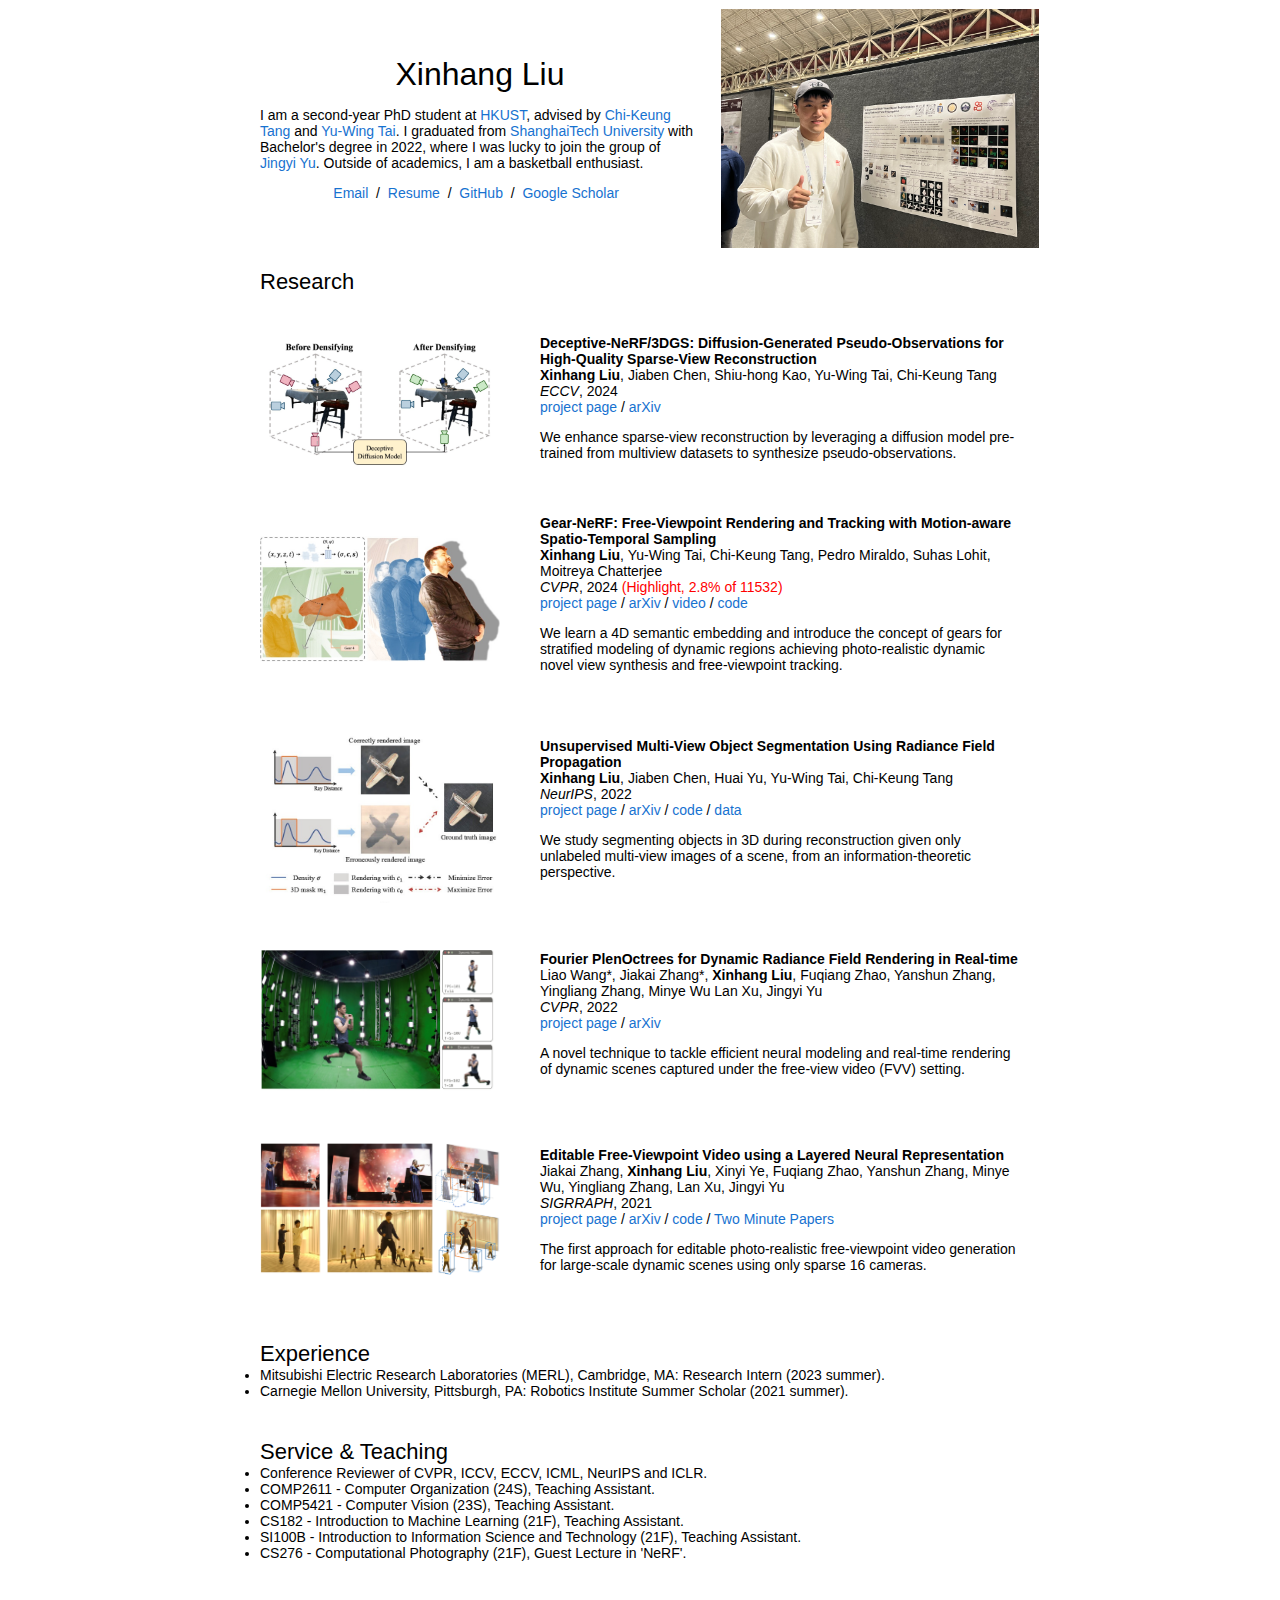
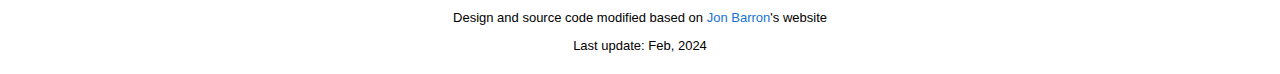
==== index.html @ 6f1b1e81 "code" ====
<!DOCTYPE html>
<html lang="en"><head><meta http-equiv="Content-Type" content="text/html; charset=UTF-8">
  <title>Xinhang Liu</title>

  <link rel="icon" type="image/png" href="img/icon.png">

  <meta name="author" content="Xinhang Liu">
  <meta name="viewport" content="width=device-width, initial-scale=1">

  <link rel="stylesheet" type="text/css" href="./index_files/style.css">
  <link rel="canonical" href="http://xinhangliu.com/">
  <link href="./index_files/css" rel="stylesheet" type="text/css">





<body data-new-gr-c-s-check-loaded="14.1080.0" data-gr-ext-installed="">
  <table style="width:100%;max-width:800px;border:0px;border-spacing:0px;border-collapse:separate;margin-right:auto;margin-left:auto;">
    <tbody><tr style="padding:0px">
      <td style="padding:0px">
        <table style="width:100%;border:0px;border-spacing:0px;border-collapse:separate;margin-right:auto;margin-left:auto;">
          <tbody><tr style="padding:0px">
            <td style="padding:2.5%;width:60%;vertical-align:middle">
              <h1>
                Xinhang Liu
              </h1>
              <p>I am a second-year PhD student at <a target="_blank" href='https://www.ust.hk/'>HKUST</a>, advised by 
                <a target="_blank" href="https://scholar.google.com/citations?user=EWfpM74AAAAJ&hl=zh-CN">Chi-Keung Tang</a> 
                and <a target="_blank" href="https://scholar.google.com/citations?user=nFhLmFkAAAAJ&hl=en">Yu-Wing Tai</a>. 
                I graduated from <a target="_blank" href="https://www.shanghaitech.edu.cn/eng/">ShanghaiTech University</a> with Bachelor's degree in 2022, 
                where I was lucky to join the group of <a target="_blank" href="http://www.yu-jingyi.com/">Jingyi Yu</a>. 
                Outside of academics, I am a basketball enthusiast.
              </p>


              <p style="text-align:center">
                <a href="xliufe at connect.ust.hk"> Email</a> &nbsp;/&nbsp;
                <a href="./Xinhang_Liu_CV_2024.pdf">Resume</a> &nbsp;/&nbsp;
                <a href="https://github.com/DarlingHang">GitHub</a> &nbsp;/&nbsp;
                <a href="https://scholar.google.com.hk/citations?user=E2fTMsMAAAAJ">Google Scholar</a> &nbsp;
                <!-- <a href="https://www.linkedin.com/in/xinhang-l-a36913205/"> LinkedIn </a> -->
              </p>
            </td>
            <td style="display: flex; flex-direction: column; align-items: center; justify-content: center;" onmouseout="real_photo_stop()" onmouseover="real_photo_start()">
                <img id="photo" style="width:100%;max-width:100%;" alt="profile photo" src="./index_files/selfie.jpg">
            </td>
          </tr>
        </tbody></table>

        <table style="width:100%;border:0px;border-spacing:0px;border-collapse:separate;margin-right:auto;margin-left:auto;">
          <tbody><tr>
            <td style="padding:2.5%;width:100%;vertical-align:middle">
              <h2>Research</h2>
              <!-- <p>
                I am currently focusing on utilizing neural scene representations to understand, reconstruct, render and edit real world.
              </p> -->

            </td>
          </tr>
        </tbody></table>
        <table style="width:100%;border:0px;border-spacing:0px;border-collapse:separate;margin-right:auto;margin-left:auto;">

          
          
          
          <tbody>

            <tr>
              <td style="padding:2.5%;width:35%;vertical-align:middle;min-width:120px">
                <img src="./img/decepive.jpg" alt="project image" style="width:auto; height:auto; max-width:100%;">
              </td>
              <td style="padding:2.5%;width:65%;vertical-align:middle">
                <h3>Deceptive-NeRF/3DGS: Diffusion-Generated Pseudo-Observations for High-Quality Sparse-View Reconstruction</h3>
                <br>
                <strong>Xinhang Liu</strong>, Jiaben Chen, Shiu-hong Kao, Yu-Wing Tai, Chi-Keung Tang
                <br>
                <em>ECCV</em>, 2024
                <br>
  
  
                <a href="https://xinhangliu.com/deceptive-nerf-3dgs">project page</a> /
                  <a href="https://arxiv.org/abs/2305.15171">arXiv</a> 
                  <p></p>
                  We enhance sparse-view reconstruction by leveraging a diffusion model pre-trained from multiview datasets to 
                  synthesize pseudo-observations. 
                <p></p>
                
  
              </td>
            </tr>

            <tr>
              <td style="padding:2.5%;width:35%;vertical-align:middle;min-width:120px">
                <img src="./index_files/gearnerf.jpg" alt="project image" style="width:auto; height:auto; max-width:100%;">
              </td>
              <td style="padding:2.5%;width:65%;vertical-align:middle">
                <h3>Gear-NeRF: Free-Viewpoint Rendering and Tracking with Motion-aware Spatio-Temporal Sampling</h3>
                <br>
                <strong>Xinhang Liu</strong>, Yu-Wing Tai, Chi-Keung Tang, Pedro Miraldo, Suhas Lohit, Moitreya Chatterjee
                <br>
                <em>CVPR</em>, 2024 <font color="red">(Highlight, 2.8% of 11532)</font>
                <br>
  
  
                <a href="https://merl.com/research/highlights/gear-nerf">project page</a> /
                  <a href="https://arxiv.org/abs/2406.03723">arXiv</a> /
                <a href="https://www.youtube.com/watch?v=V4ZtInfEX94">video</a> /
                <a href="https://github.com/merlresearch/Gear-NeRF">code</a> 
                  <p></p>
                  We learn a 4D semantic embedding and introduce the concept of gears for stratified modeling of dynamic 
                  regions achieving photo-realistic dynamic novel view synthesis and free-viewpoint tracking.
                <p></p>
                
  
              </td>
            </tr>
          

            <tr>
              <td style="padding:2.5%;width:35%;vertical-align:middle;min-width:120px">
                <img src="./index_files/rfp.jpg" alt="project image" style="width:auto; height:auto; max-width:100%;">
              </td>
              <td style="padding:2.5%;width:65%;vertical-align:middle">
                <h3>Unsupervised Multi-View Object Segmentation Using Radiance Field Propagation</h3>
                <br>
                <strong>Xinhang Liu</strong>, Jiaben Chen, Huai Yu, Yu-Wing Tai, Chi-Keung Tang
  
                <br>
                <em>NeurIPS</em>, 2022
                <br>
  
  
                <a href="https://xinhangliu.com/nerf_seg">project page</a> /
                  <a href="https://arxiv.org/abs/2210.00489">arXiv</a> /
                <a href="https://github.com/DarlingHang/radiance_field_propagation">code</a> /
                 <a href="https://drive.google.com/file/d/1gEqfFXhJm-RdDjzOBGby4kxyo7iPRtoe/view?usp=sharing">data</a> 
                  <p></p>
                  We study segmenting objects in 3D during reconstruction given only unlabeled multi-view images of a scene, from an information-theoretic perspective.
                
                <p></p>
                
  
              </td>
            </tr>
          
          
          
          <tr>
            <td style="padding:2.5%;width:35%;vertical-align:middle;min-width:120px">
              <img src="./index_files/fpo.jpg" alt="project image" style="width:auto; height:auto; max-width:100%;">
            </td>
            <td style="padding:2.5%;width:65%;vertical-align:middle">
              <h3>Fourier PlenOctrees for Dynamic Radiance Field Rendering in Real-time</h3>
              <br>
              Liao Wang*, Jiakai Zhang*, <strong>Xinhang Liu</strong>, Fuqiang Zhao, Yanshun Zhang, Yingliang Zhang, Minye Wu Lan Xu, Jingyi Yu

              <br>
              <em>CVPR</em>, 2022
              <br>


              <a href="https://aoliao12138.github.io/FPO/">project page</a> /
                <a href="https://arxiv.org/abs/2202.08614">arXiv</a> 
                <p></p>
                A novel technique to tackle efficient neural modeling and real-time rendering of dynamic scenes captured under the free-view video (FVV) setting.
              
              <p></p>
              

            </td>
          </tr>
          
          <tr>
            <td style="padding:2.5%;width:35%;vertical-align:middle;min-width:120px">
              <img src="./index_files/st-nerf.png" alt="project image" style="width:auto; height:auto; max-width:100%;">
            </td>
            <td style="padding:2.5%;width:65%;vertical-align:middle">
              <h3>Editable Free-Viewpoint Video using a Layered Neural Representation</h3>
              <br>
              Jiakai Zhang, <strong>Xinhang Liu</strong>, Xinyi Ye, Fuqiang Zhao, Yanshun Zhang, Minye Wu, Yingliang Zhang, Lan Xu, Jingyi Yu

              <br>
              <em>SIGRRAPH</em>, 2021
              <br>
              

              <a href="https://jiakai-zhang.github.io/st-nerf/">project page</a> /
                    <a href="https://arxiv.org/abs/2104.14786">arXiv</a> /
                    <a href="https://github.com/DarlingHang/st-nerf">code</a> /
                    <a href="https://www.youtube.com/watch?v=UrB-tqA8oeg&t=2s">Two Minute Papers</a>
              
              <p></p>
              The first approach for editable photo-realistic free-viewpoint video generation for large-scale dynamic scenes using only sparse 16 cameras.

            </td>
          </tr>
          
          
          
          
          
          
          
          
        
          
          
          
          
          
          
          
         
          
          
          
          
          
          
          
          
          
          
          
          
          
          
          
          
         
          
          
          
          

          

          
          
          
        </tbody></table>
        <br>


        <table style="width:100%;border:0px;border-spacing:0px;border-collapse:separate;margin-right:auto;margin-left:auto;">
          <tbody><tr>
            <td style="padding:2.5%;width:100%;vertical-align:middle">
              <h2>Experience</h2>
              <li>Mitsubishi Electric Research Laboratories (MERL), Cambridge, MA: Research Intern (2023 summer).</li>
              <li>Carnegie Mellon University, Pittsburgh, PA: Robotics Institute Summer Scholar (2021 summer).</li>
            </td>
          </tr>
        </tbody></table>

        <table style="width:100%;border:0px;border-spacing:0px;border-collapse:separate;margin-right:auto;margin-left:auto;">
          <tbody><tr>
            <td style="padding:2.5%;width:100%;vertical-align:middle">
              <h2>Service & Teaching</h2>
              <li>Conference Reviewer of CVPR, ICCV, ECCV, ICML, NeurIPS and ICLR.</li>
              <li>COMP2611 - Computer Organization (24S), Teaching Assistant.
              </li>
              <li>COMP5421 - Computer Vision (23S), Teaching Assistant.
              </li>
              <li>CS182 - Introduction to Machine Learning (21F), Teaching Assistant.
              </li>
              <li>SI100B - Introduction to Information Science and Technology (21F), Teaching Assistant.
              </li>
              <li>CS276 - Computational Photography (21F), Guest Lecture in 'NeRF'.</li>

            </td>
          </tr>
        </tbody></table>

      
        <table style="width:100%;border:0px;border-spacing:0px;border-collapse:separate;margin-right:auto;margin-left:auto;">
          <tbody><tr>
            <td style="padding:0px">
              <br>
              <p style="text-align:center;font-size:small;">
                Design and source code modified based on <a style="font-size:small;" href="https://jonbarron.info/">Jon Barron</a>'s website
              </p>
              <script type="text/javascript" src="//rf.revolvermaps.com/0/0/6.js?i=59zt7y8zbf6&amp;m=0&amp;c=ff0000&amp;cr1=ffffff&amp;f=arial&amp;l=0" async="async"></script>
              <p style="text-align:center;font-size:small;">
                Last update: Feb, 2024
              </p>
            </td>
          </tr>
        </tbody></table>
      </td>
    </tr>
  </tbody></table>




<div class="jvectormap-tip"></div></body><grammarly-desktop-integration data-grammarly-shadow-root="true"></grammarly-desktop-integration></html>
---- index_files/style.css ----
a{color:#1772d0;text-decoration:none}a:focus,a:hover{color:#f09228;text-decoration:none}body,td,th,tr,p,a{font-family:'Lato', Verdana, Helvetica, sans-serif;font-size:14px;font-display:auto}strong{font-family:'Lato', Verdana, Helvetica, sans-serif;font-size:14px;font-display:auto}h2{font-family:'Lato', Verdana, Helvetica, sans-serif;font-size:22px;font-display:auto;font-weight:normal;padding:0px;margin:0px;display:inline}h3{font-family:'Lato', Verdana, Helvetica, sans-serif;font-size:14px;font-weight:700;font-display:auto;padding:0px;margin:0px;display:inline}h1{font-family:'Lato', Verdana, Helvetica, sans-serif;font-size:32px;font-weight:normal;font-display:auto;text-align:center;padding:0px;margin-block-start:14px;margin-block-end:14px;margin-left:0px;margin-right:0px}.one{width:160px;height:160px;position:relative}.two{width:160px;height:160px;position:absolute;transition:opacity .2s ease-in-out;-moz-transition:opacity .2s ease-in-out;-webkit-transition:opacity .2s ease-in-out}.fade{transition:opacity .2s ease-in-out;-moz-transition:opacity .2s ease-in-out;-webkit-transition:opacity .2s ease-in-out}span.highlight{background-color:#ffffd0}
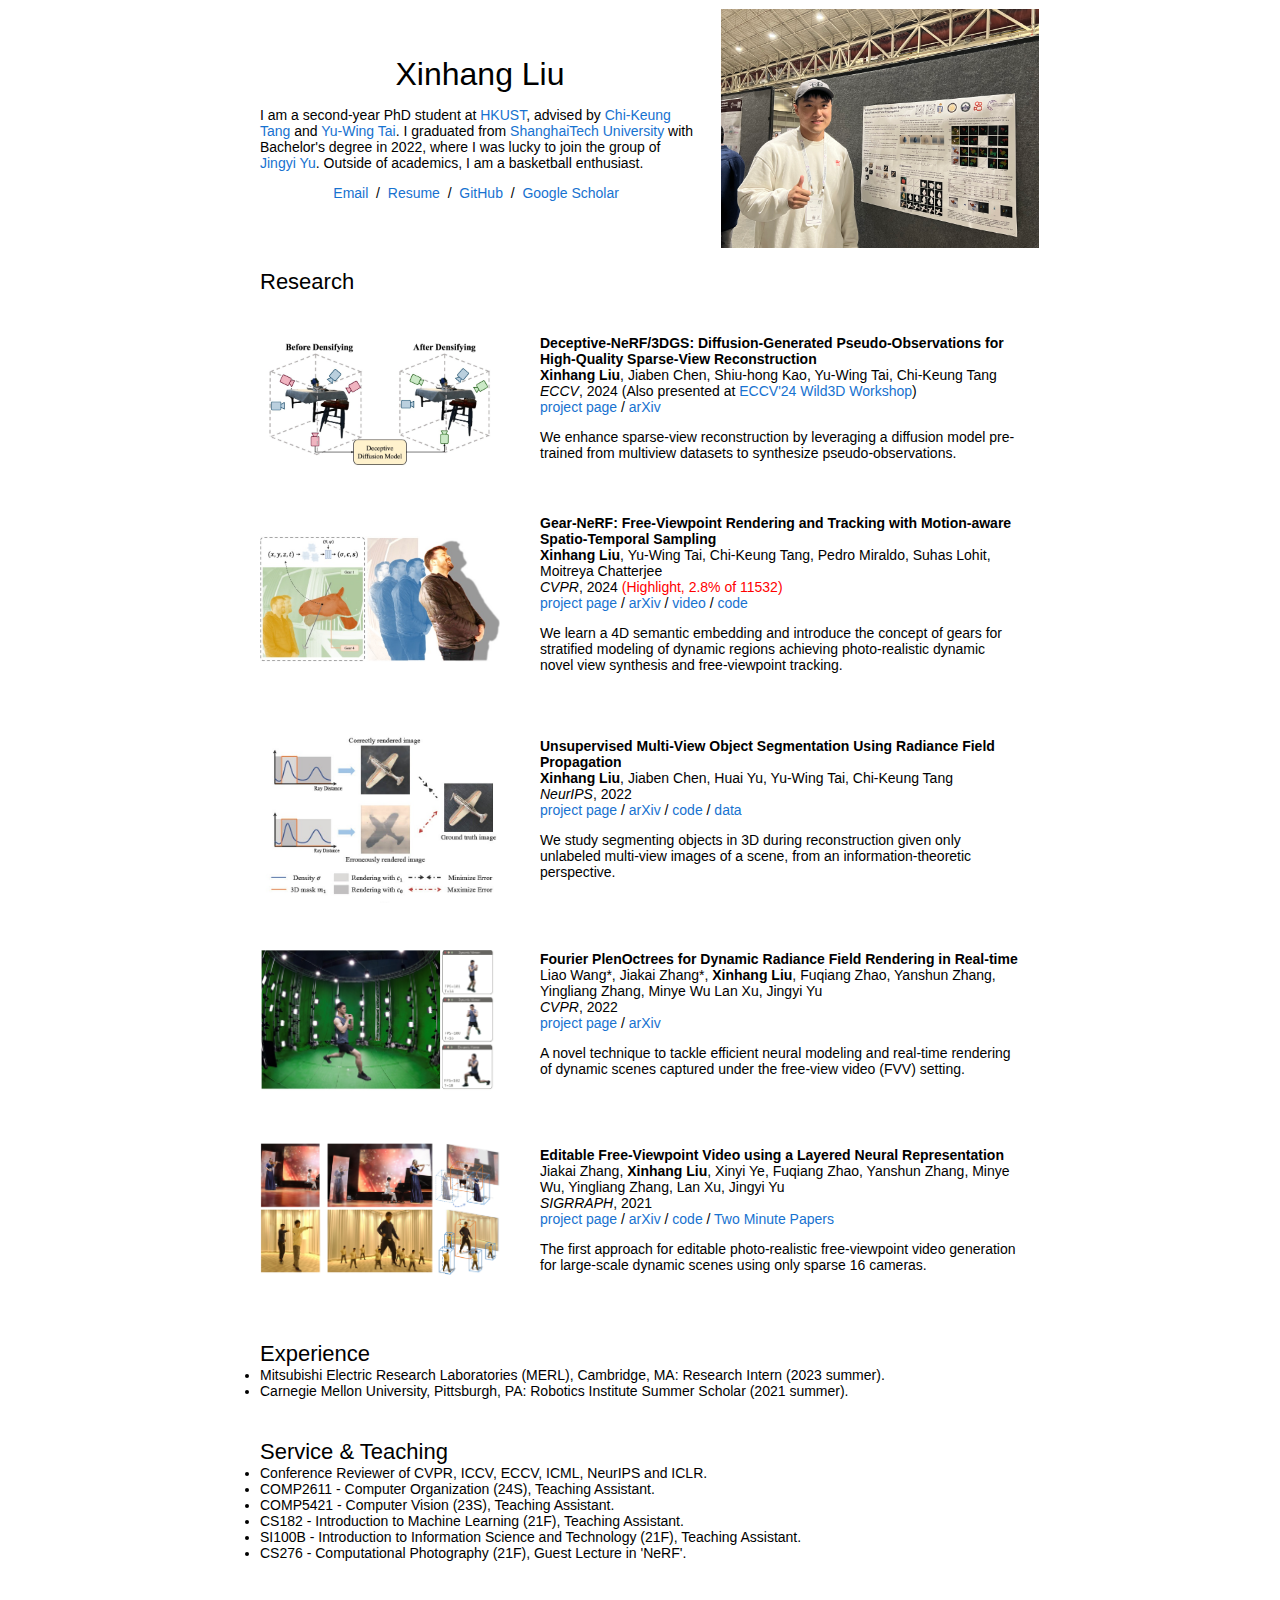
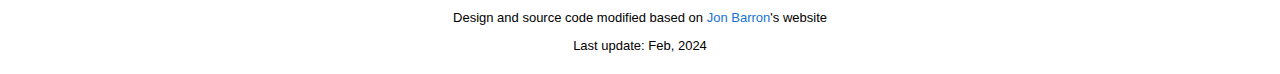
==== commit 2d362de9: "update" ====
--- a/index.html
+++ b/index.html
@@ -75,8 +75,9 @@
                 <br>
                 <strong>Xinhang Liu</strong>, Jiaben Chen, Shiu-hong Kao, Yu-Wing Tai, Chi-Keung Tang
                 <br>
-                <em>ECCV</em>, 2024
-                <br>
+                <em>ECCV</em>, 2024 (Also presented at <a href="https://3d-in-the-wild.github.io/">ECCV'24 Wild3D Workshop</a>)
+                <br>
+
   
   
                 <a href="https://xinhangliu.com/deceptive-nerf-3dgs">project page</a> /
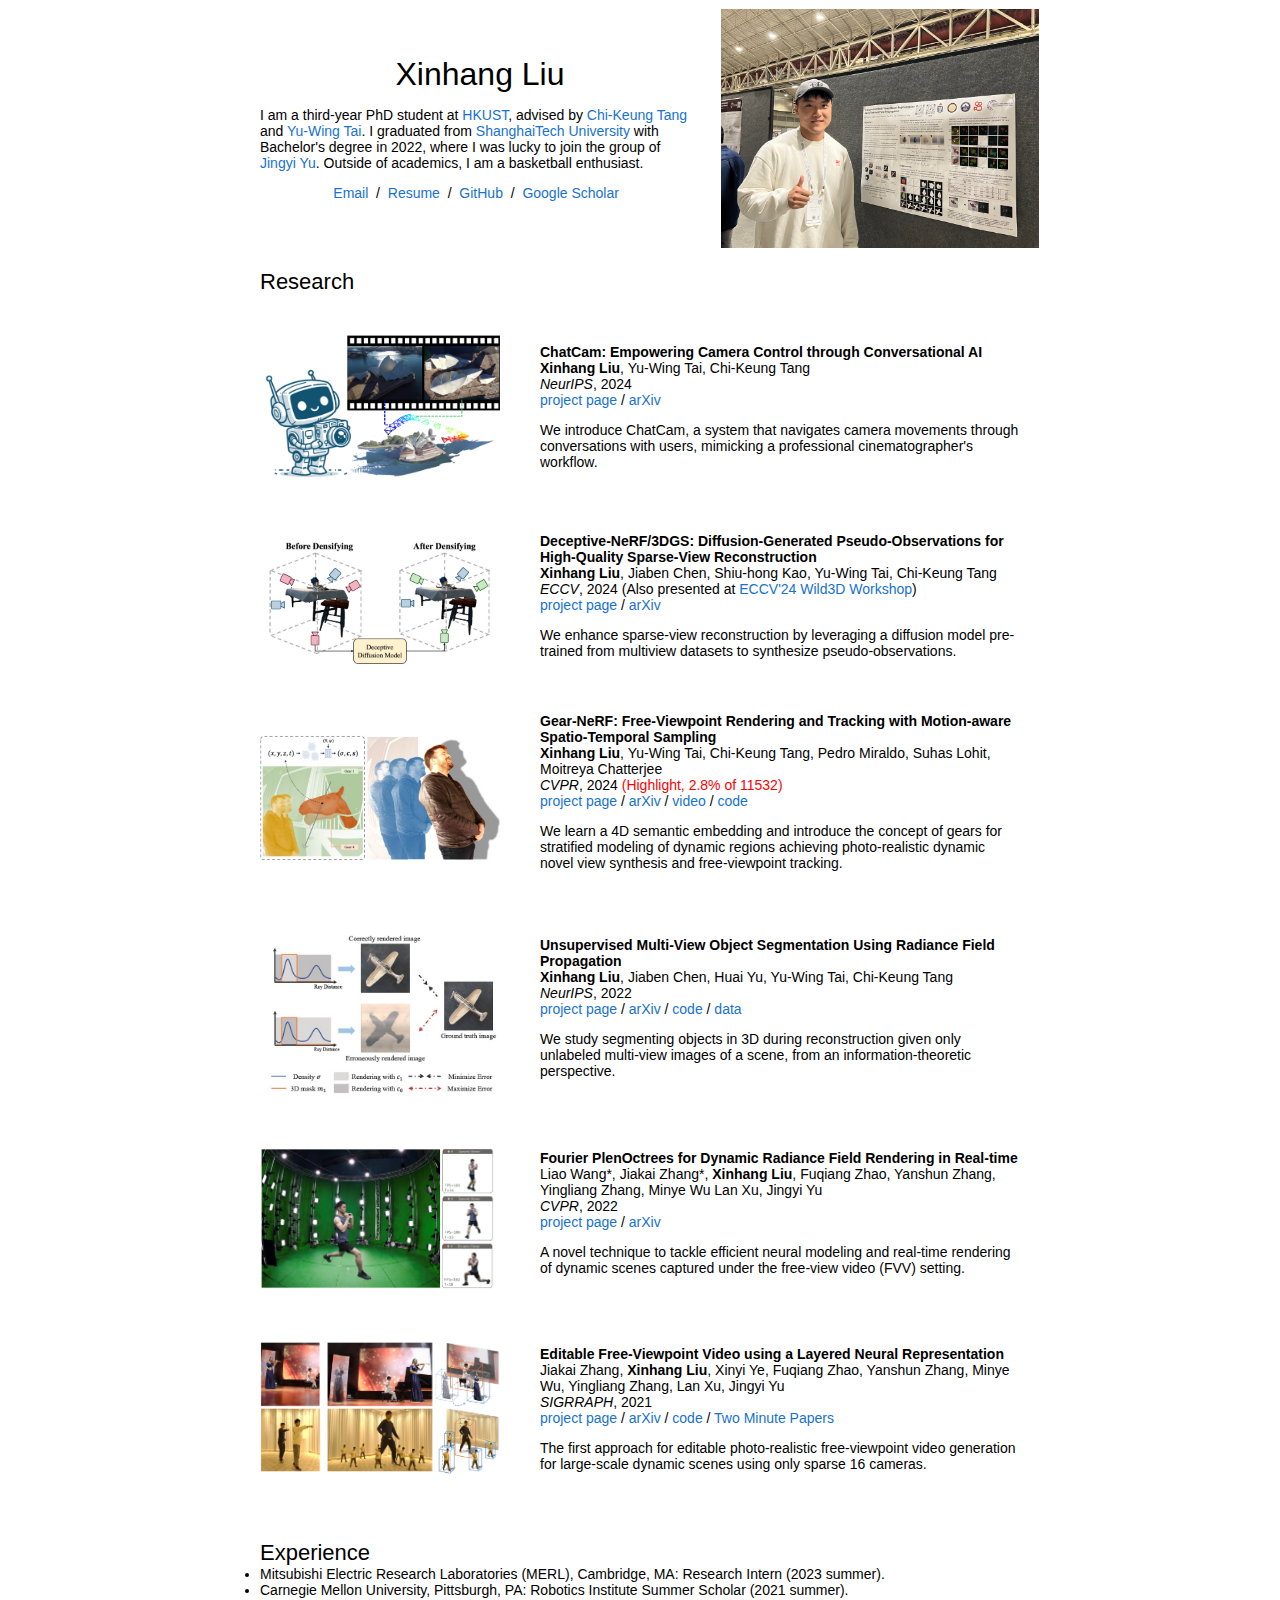
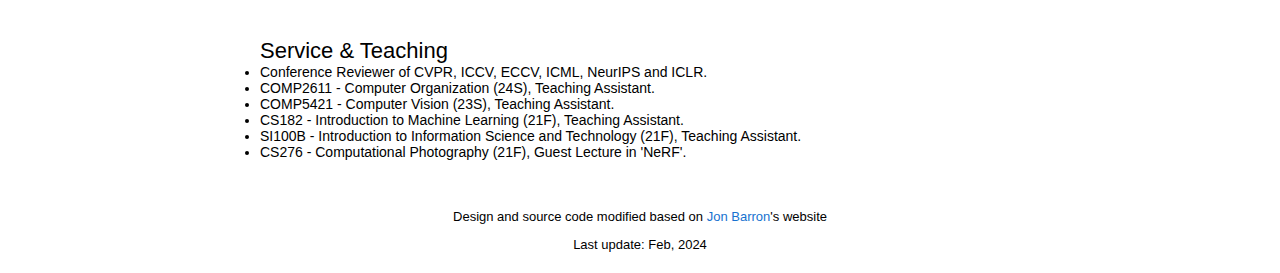
==== commit f33ce3f1: "chatcam" ====
--- a/index.html
+++ b/index.html
@@ -25,7 +25,7 @@
               <h1>
                 Xinhang Liu
               </h1>
-              <p>I am a second-year PhD student at <a target="_blank" href='https://www.ust.hk/'>HKUST</a>, advised by 
+              <p>I am a third-year PhD student at <a target="_blank" href='https://www.ust.hk/'>HKUST</a>, advised by 
                 <a target="_blank" href="https://scholar.google.com/citations?user=EWfpM74AAAAJ&hl=zh-CN">Chi-Keung Tang</a> 
                 and <a target="_blank" href="https://scholar.google.com/citations?user=nFhLmFkAAAAJ&hl=en">Yu-Wing Tai</a>. 
                 I graduated from <a target="_blank" href="https://www.shanghaitech.edu.cn/eng/">ShanghaiTech University</a> with Bachelor's degree in 2022, 
@@ -65,6 +65,30 @@
           
           
           <tbody>
+
+            <tr>
+              <td style="padding:2.5%;width:35%;vertical-align:middle;min-width:120px">
+                <img src="./img/chatcam.png" alt="project image" style="width:auto; height:auto; max-width:100%;">
+              </td>
+              <td style="padding:2.5%;width:65%;vertical-align:middle">
+                <h3>ChatCam: Empowering Camera Control through Conversational AI</h3>
+                <br>
+                <strong>Xinhang Liu</strong>, Yu-Wing Tai, Chi-Keung Tang
+                <br>
+                <em>NeurIPS</em>, 2024
+                <br>
+
+  
+  
+                <a href="https://xinhangliu.com/chatcam">project page</a> /
+                  <a href="https://arxiv.org/abs/2409.17331">arXiv</a> 
+                  <p></p>
+                  We introduce ChatCam, a system that navigates camera movements through conversations with users, mimicking a professional cinematographer's workflow.
+                <p></p>
+                
+  
+              </td>
+            </tr>
 
             <tr>
               <td style="padding:2.5%;width:35%;vertical-align:middle;min-width:120px">
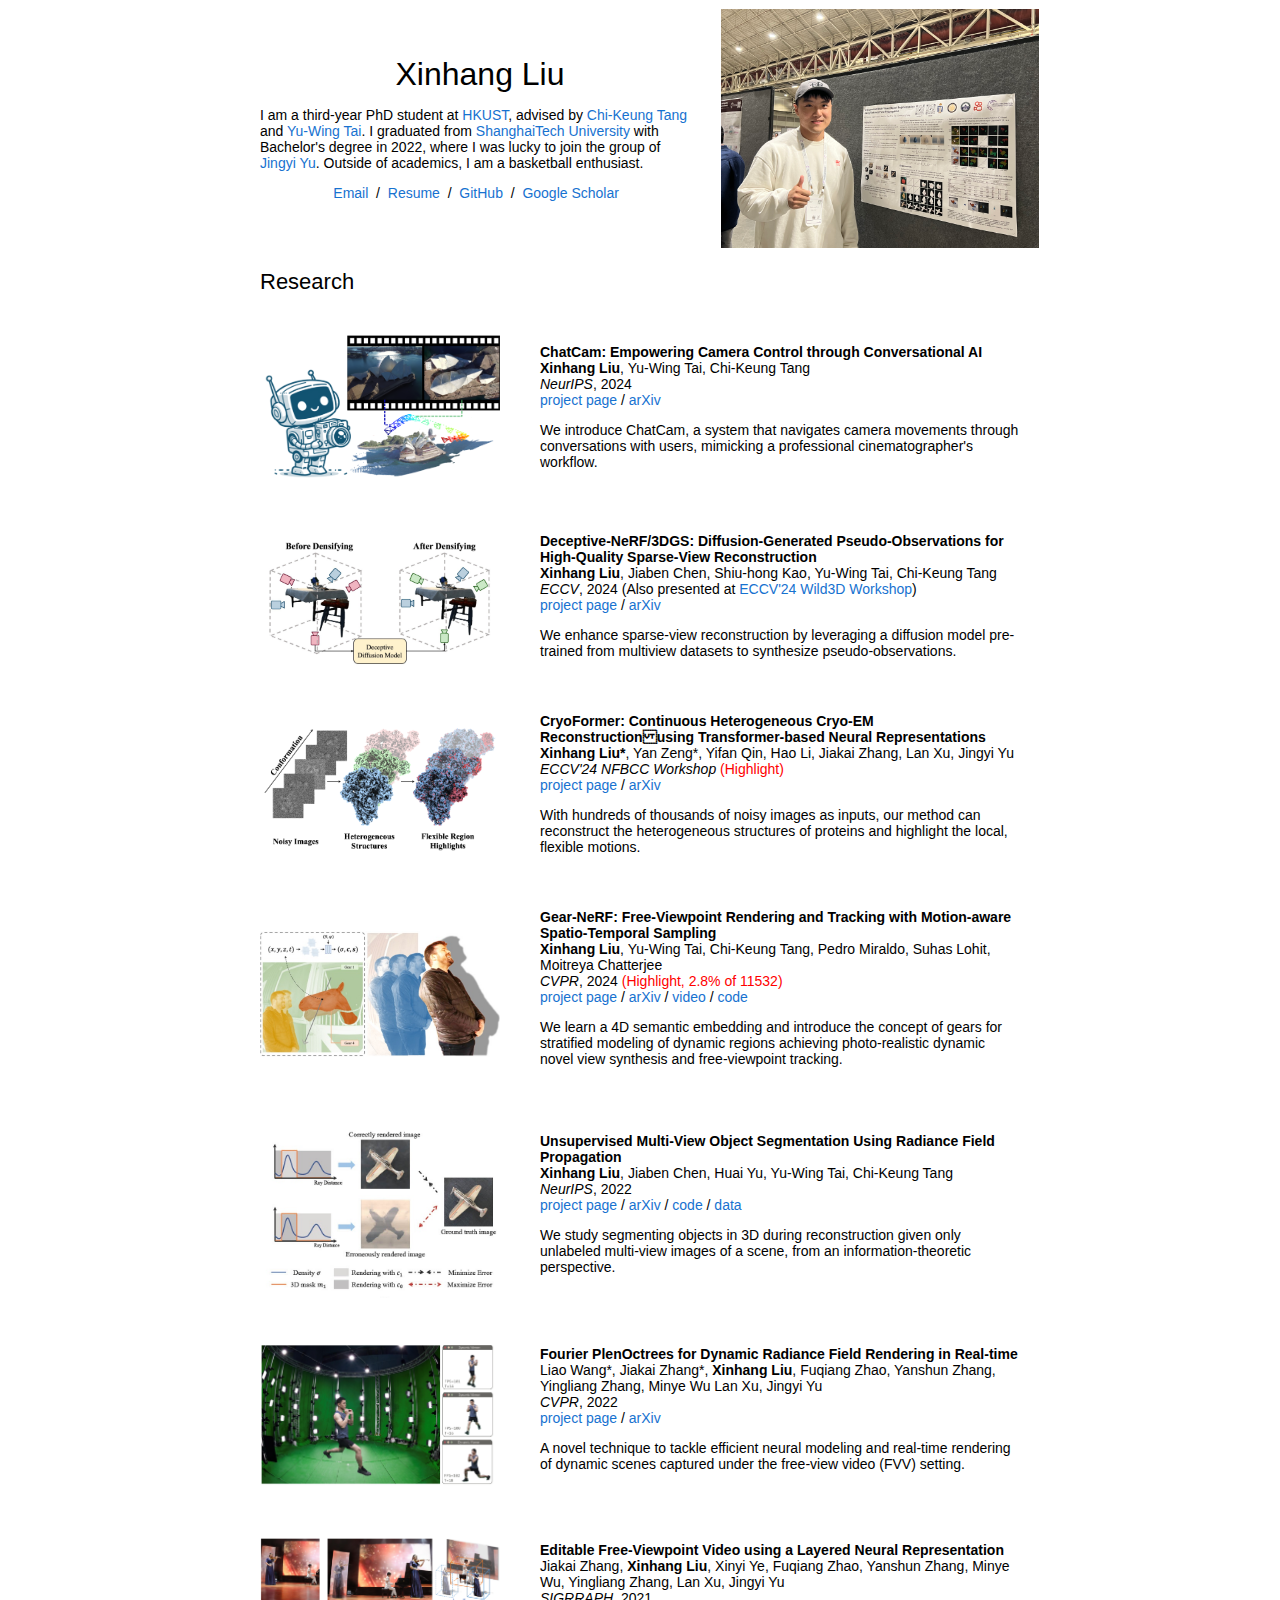
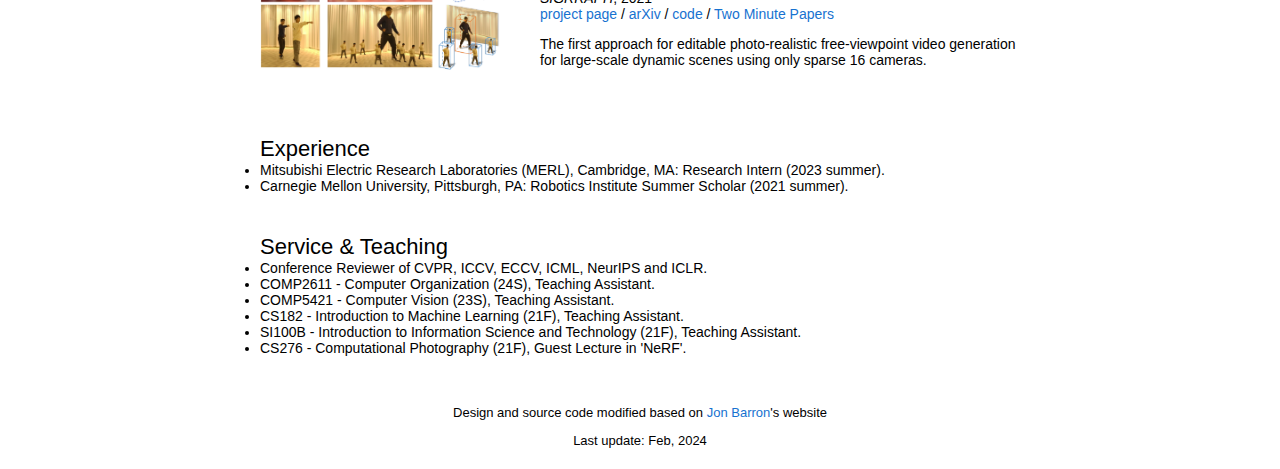
==== commit 07a50924: "update" ====
--- a/index.html
+++ b/index.html
@@ -109,6 +109,34 @@
                   <p></p>
                   We enhance sparse-view reconstruction by leveraging a diffusion model pre-trained from multiview datasets to 
                   synthesize pseudo-observations. 
+                <p></p>
+                
+  
+              </td>
+            </tr>
+
+            <tr></tr>
+              <td style="padding:2.5%;width:35%;vertical-align:middle;min-width:120px">
+                <img src="./img/cryoformer.png" alt="project image" style="width:auto; height:auto; max-width:100%;">
+              </td>
+              <td style="padding:2.5%;width:65%;vertical-align:middle">
+                <h3>CryoFormer: Continuous Heterogeneous Cryo-EM Reconstruction+using Transformer-based Neural Representations</h3>
+                <br>
+                <strong>Xinhang Liu*</strong>, Yan Zeng*, Yifan Qin, Hao Li, Jiakai Zhang, Lan Xu, Jingyi Yu
+                <br>
+                <em>ECCV'24 NFBCC Workshop</em> <font color="red">(Highlight)</font>
+                <br>
+
+  
+  
+                <a href="https://cryoformer.github.io/">project page</a> /
+                  <a href="https://arxiv.org/abs/2303.16254">arXiv</a> 
+                  <p></p>
+                  With hundreds of thousands of noisy images as inputs, 
+                  our method can reconstruct the heterogeneous 
+                  structures of proteins and highlight the local, flexible motions.
+
                 <p></p>
                 
   
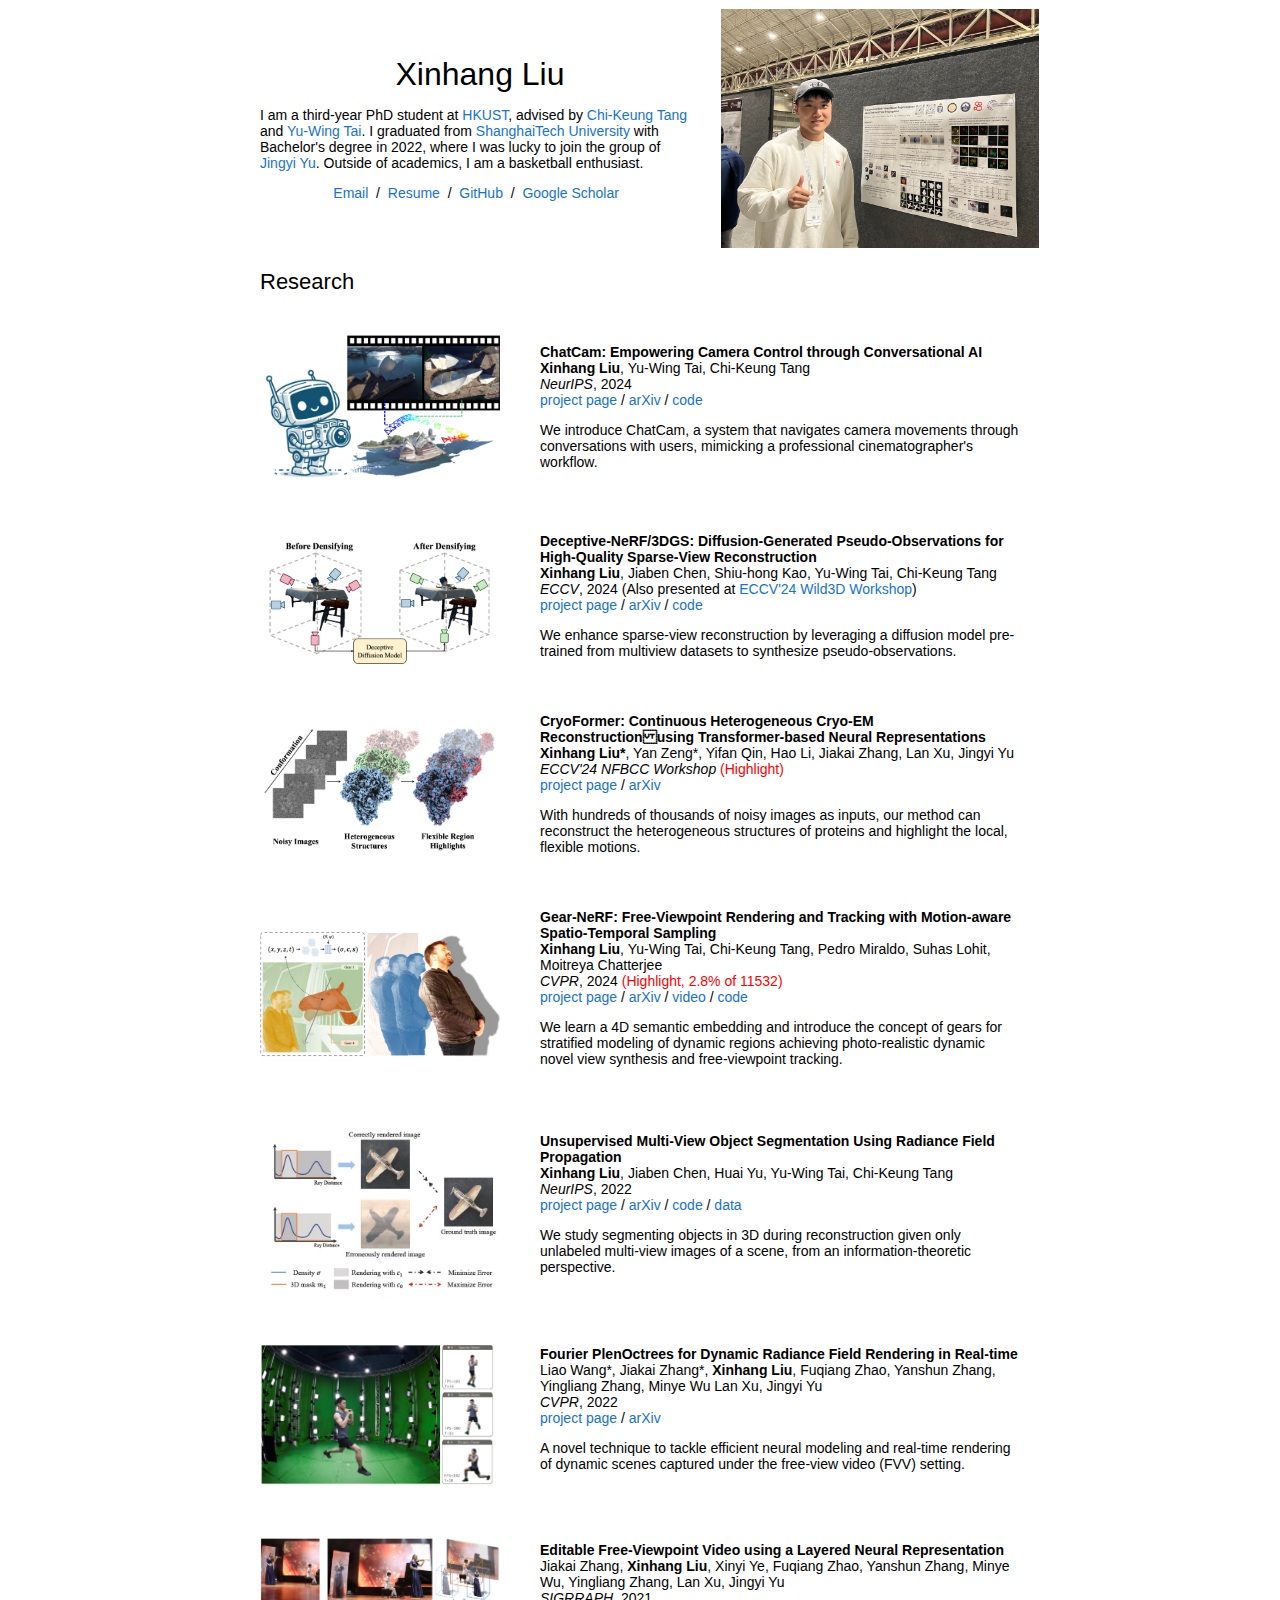
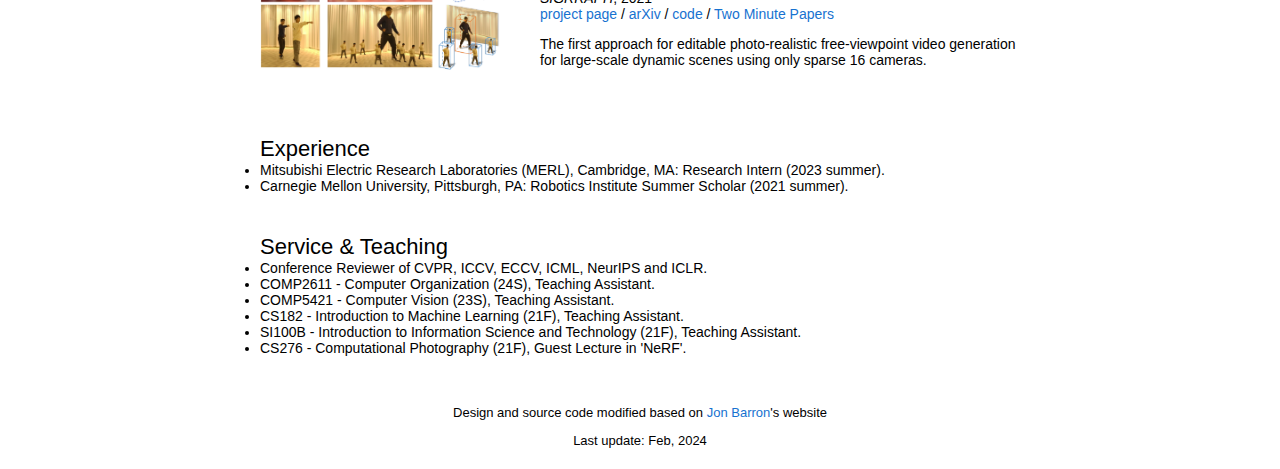
==== commit 757e9e2b: "Update index.html" ====
--- a/index.html
+++ b/index.html
@@ -81,7 +81,8 @@
   
   
                 <a href="https://xinhangliu.com/chatcam">project page</a> /
-                  <a href="https://arxiv.org/abs/2409.17331">arXiv</a> 
+                  <a href="https://arxiv.org/abs/2409.17331">arXiv</a> /
+                <a href="https://github.com/DarlingHang/ChatCam">code</a> 
                   <p></p>
                   We introduce ChatCam, a system that navigates camera movements through conversations with users, mimicking a professional cinematographer's workflow.
                 <p></p>
@@ -105,7 +106,8 @@
   
   
                 <a href="https://xinhangliu.com/deceptive-nerf-3dgs">project page</a> /
-                  <a href="https://arxiv.org/abs/2305.15171">arXiv</a> 
+                  <a href="https://arxiv.org/abs/2305.15171">arXiv</a> /
+                <a href="https://github.com/DarlingHang/deceptive-nerf">code</a> 
                   <p></p>
                   We enhance sparse-view reconstruction by leveraging a diffusion model pre-trained from multiview datasets to 
                   synthesize pseudo-observations. 
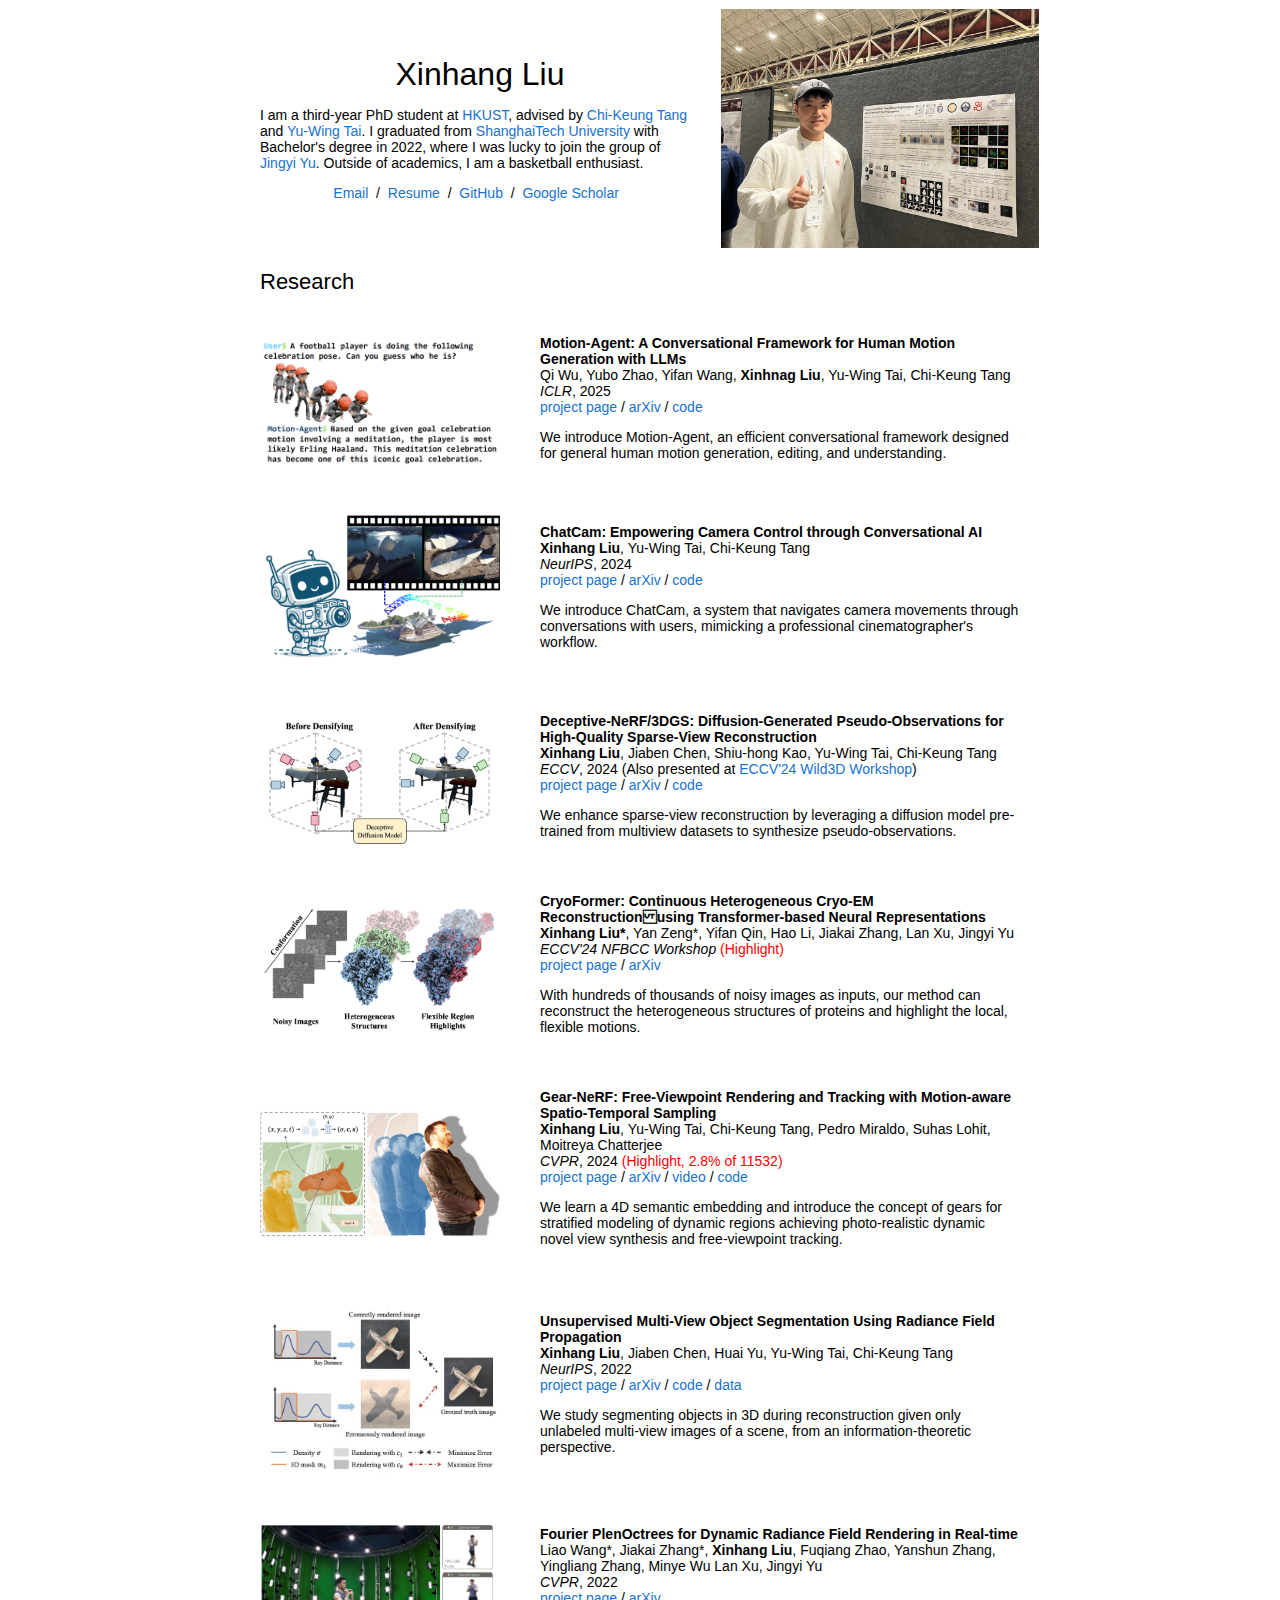
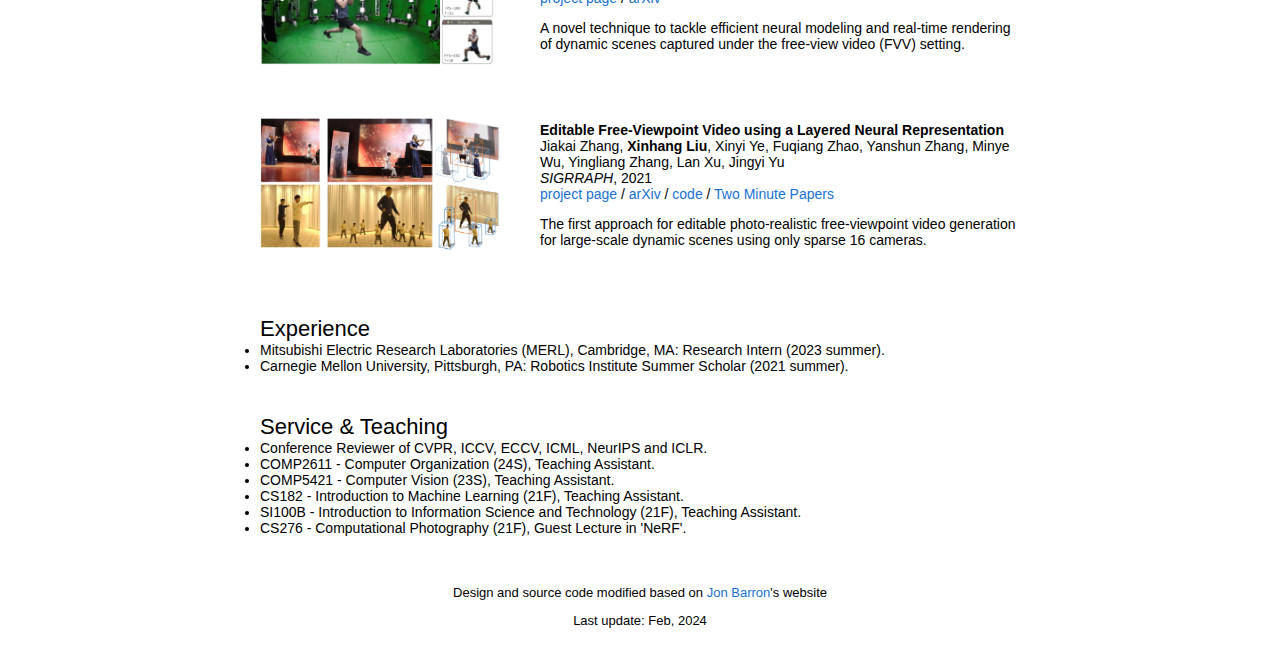
==== commit edfc294c: "iclr" ====
--- a/index.html
+++ b/index.html
@@ -65,6 +65,31 @@
           
           
           <tbody>
+
+            <tr>
+              <td style="padding:2.5%;width:35%;vertical-align:middle;min-width:120px">
+                <img src="./img/motionagent.png" alt="project image" style="width:auto; height:auto; max-width:100%;">
+              </td>
+              <td style="padding:2.5%;width:65%;vertical-align:middle">
+                <h3>Motion-Agent: A Conversational Framework for Human Motion Generation with LLMs</h3>
+                <br>
+                Qi Wu, Yubo Zhao, Yifan Wang, <strong>Xinhnag Liu</strong>, Yu-Wing Tai, Chi-Keung Tang
+                <br>
+                <em>ICLR</em>, 2025
+                <br>
+
+  
+  
+                <a href="https://xinhangliu.com/chatcam">project page</a> /
+                  <a href="https://arxiv.org/abs/2409.17331">arXiv</a> /
+                <a href="https://github.com/DarlingHang/ChatCam">code</a> 
+                  <p></p>
+                  We introduce Motion-Agent, an efficient conversational framework designed for general human motion generation, editing, and understanding.
+                <p></p>
+                
+  
+              </td>
+            </tr>
 
             <tr>
               <td style="padding:2.5%;width:35%;vertical-align:middle;min-width:120px">
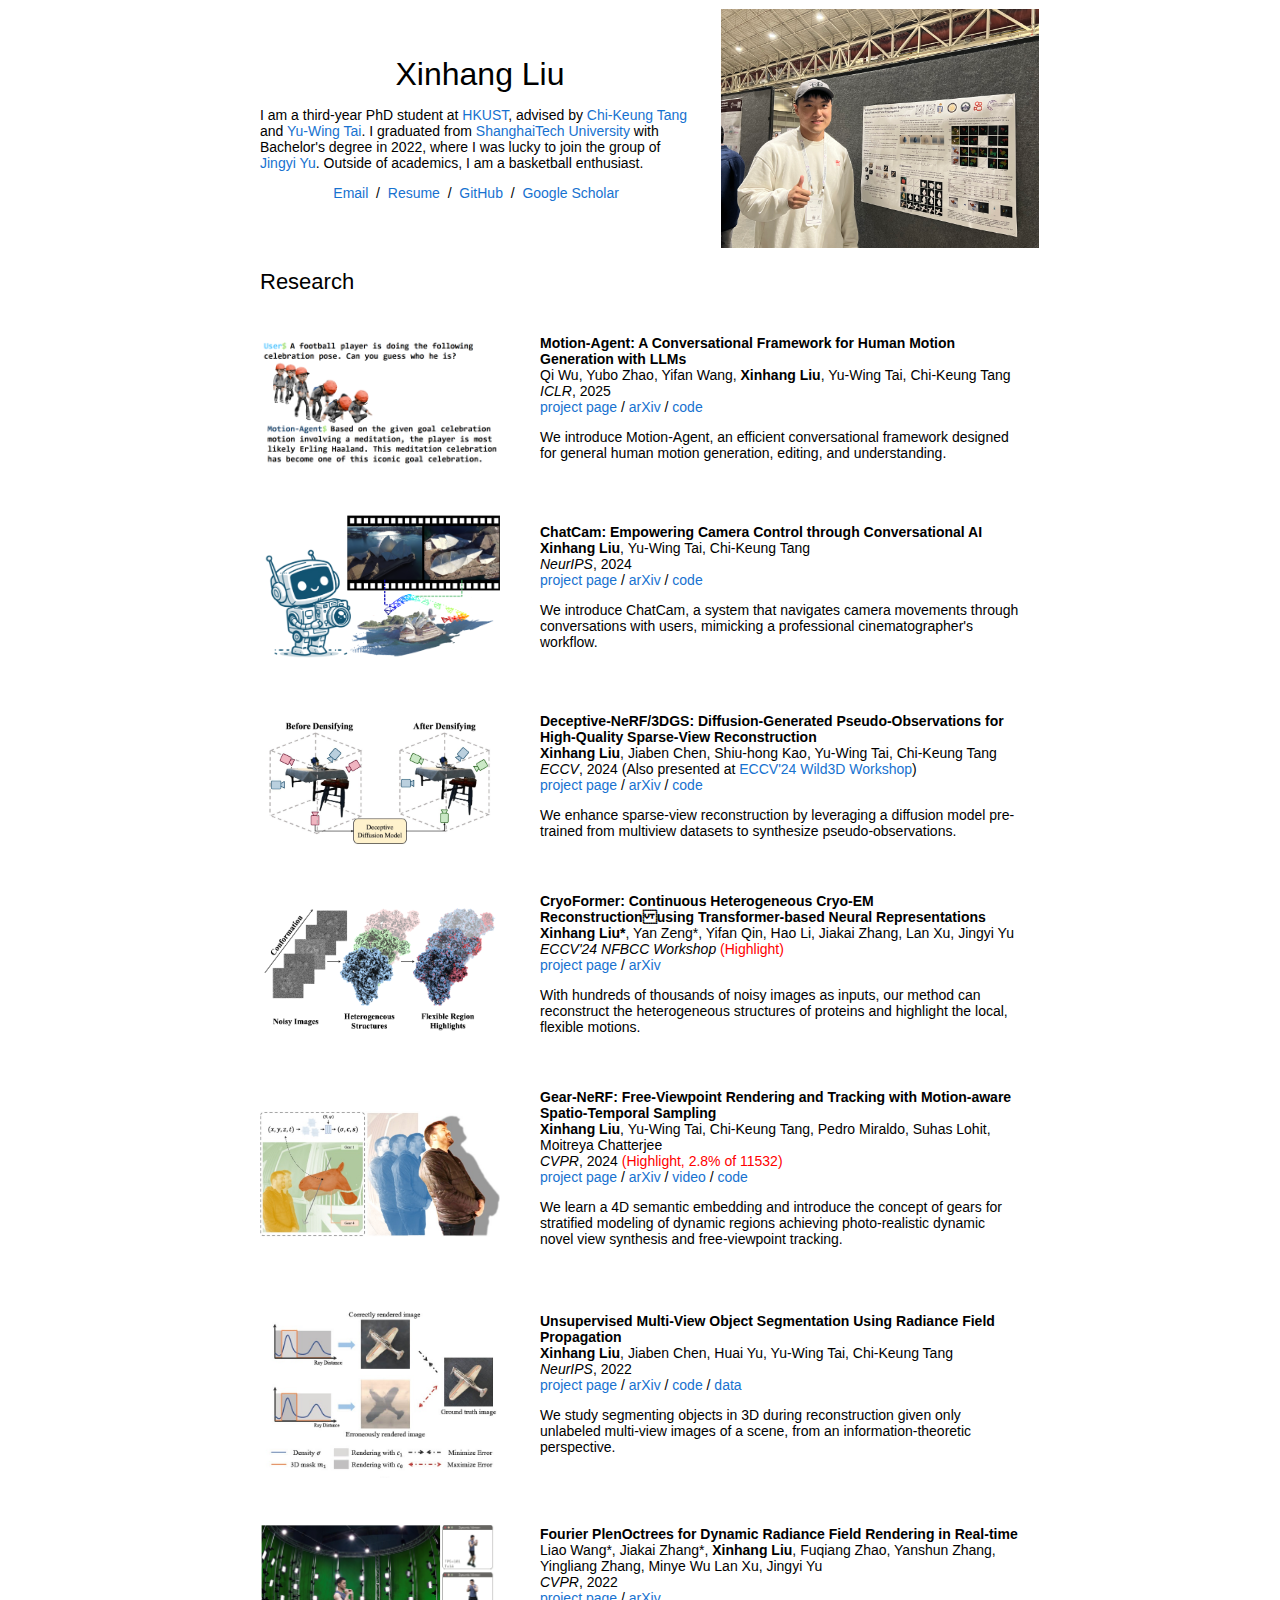
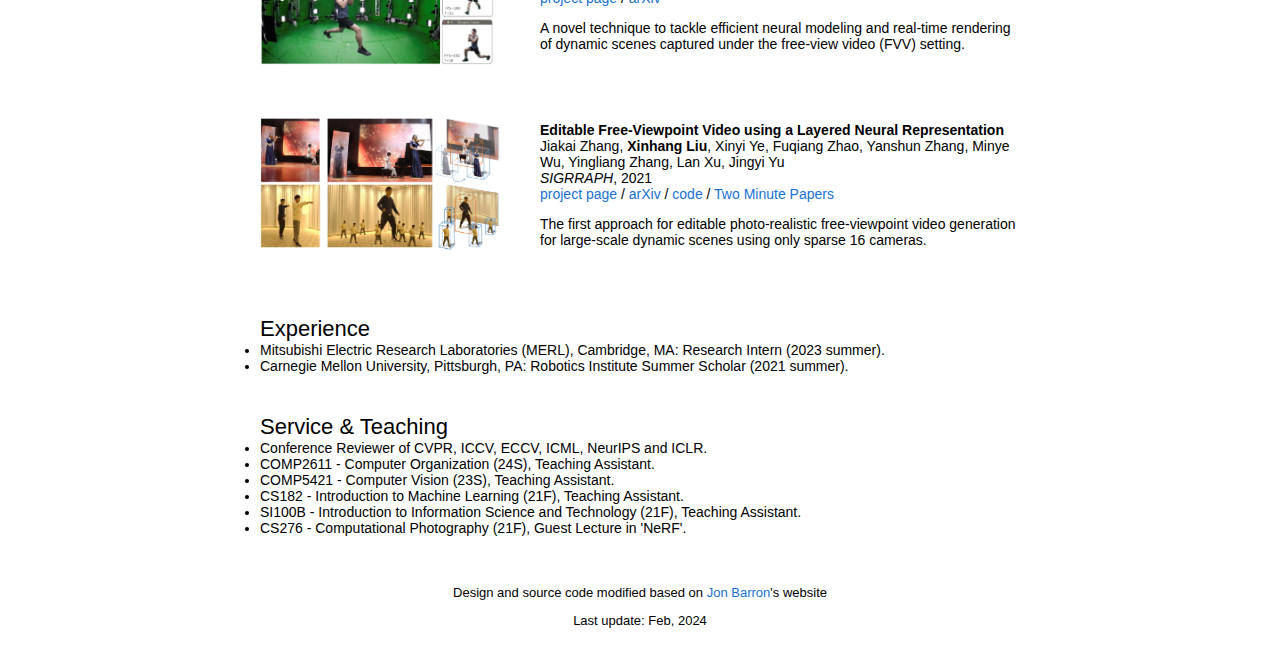
==== commit 41d51ee2: "Update index.html" ====
--- a/index.html
+++ b/index.html
@@ -73,16 +73,16 @@
               <td style="padding:2.5%;width:65%;vertical-align:middle">
                 <h3>Motion-Agent: A Conversational Framework for Human Motion Generation with LLMs</h3>
                 <br>
-                Qi Wu, Yubo Zhao, Yifan Wang, <strong>Xinhnag Liu</strong>, Yu-Wing Tai, Chi-Keung Tang
+                Qi Wu, Yubo Zhao, Yifan Wang, <strong>Xinhang Liu</strong>, Yu-Wing Tai, Chi-Keung Tang
                 <br>
                 <em>ICLR</em>, 2025
                 <br>
 
   
   
-                <a href="https://xinhangliu.com/chatcam">project page</a> /
-                  <a href="https://arxiv.org/abs/2409.17331">arXiv</a> /
-                <a href="https://github.com/DarlingHang/ChatCam">code</a> 
+                <a href="https://knoxzhao.github.io/Motion-Agent/">project page</a> /
+                  <a href="https://arxiv.org/abs/2405.17013">arXiv</a> /
+                <a href="https://github.com/szqwu/Motion-Agent">code</a> 
                   <p></p>
                   We introduce Motion-Agent, an efficient conversational framework designed for general human motion generation, editing, and understanding.
                 <p></p>
